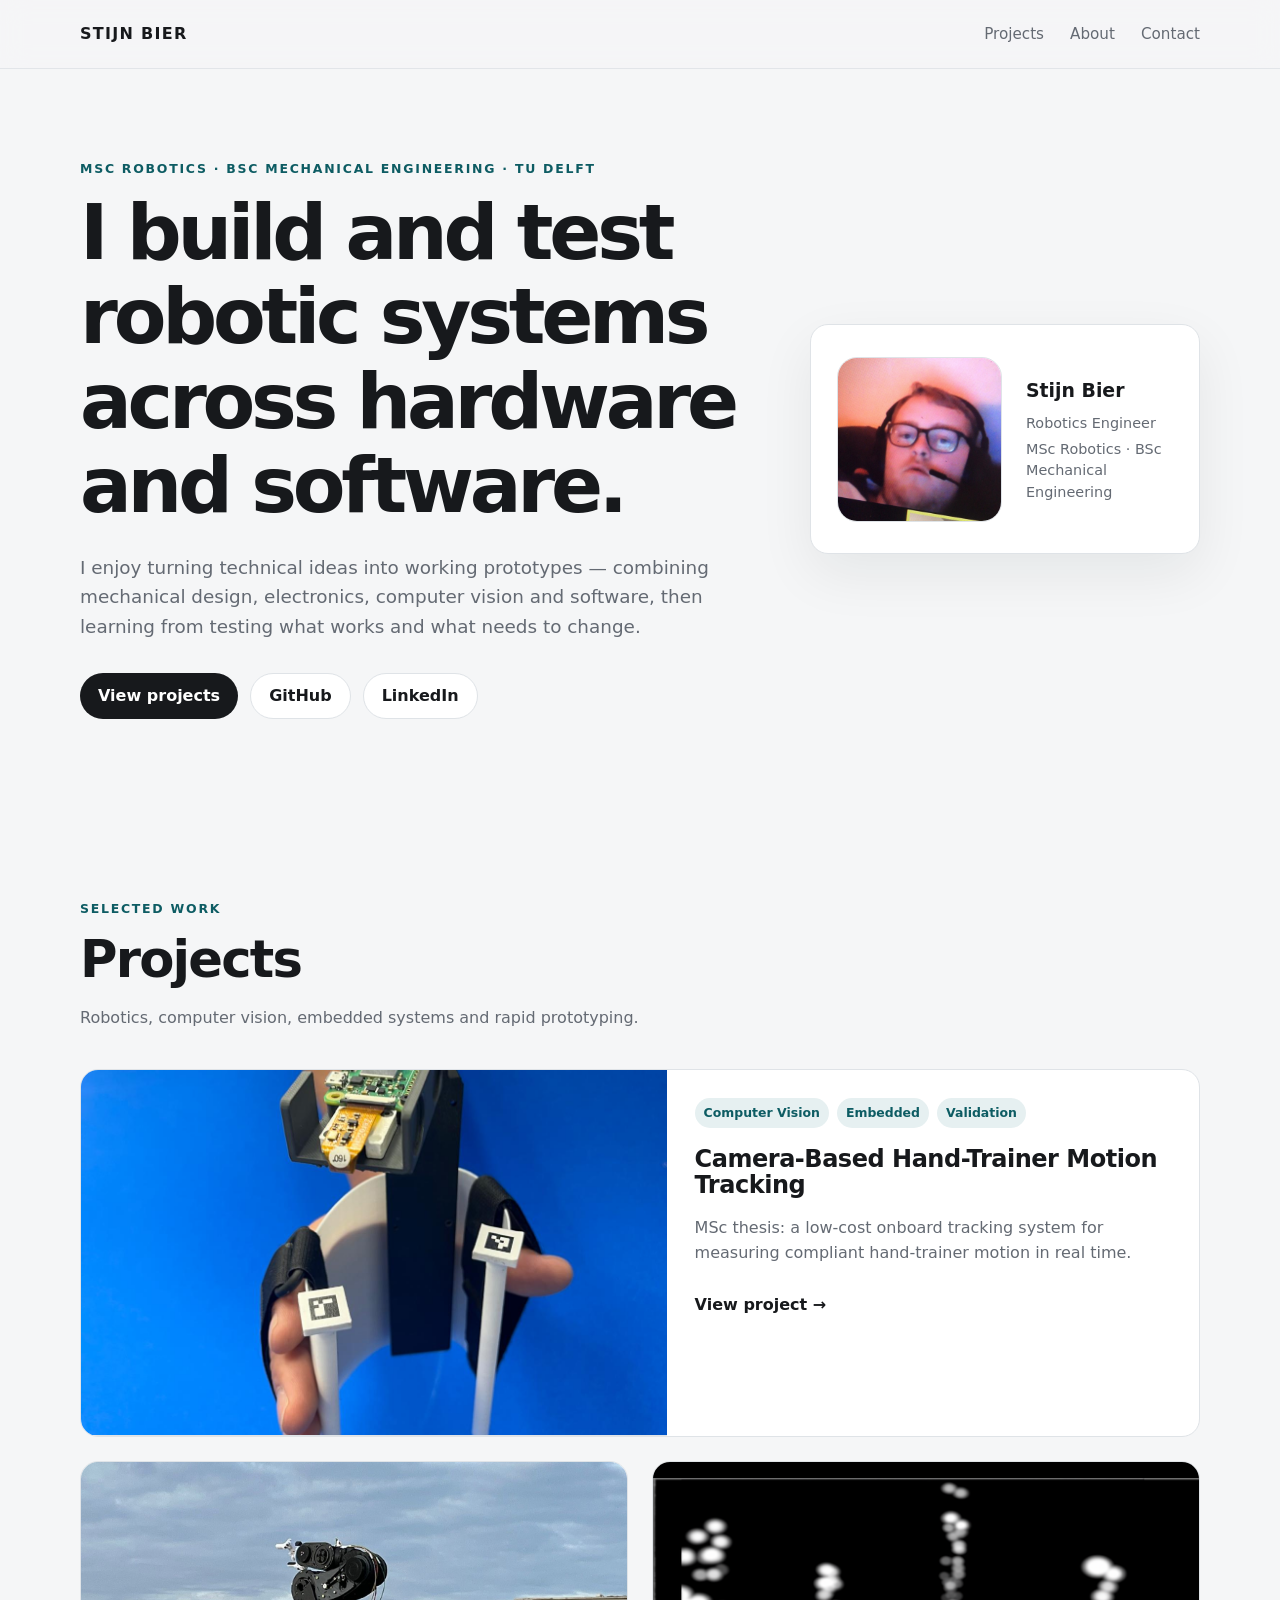
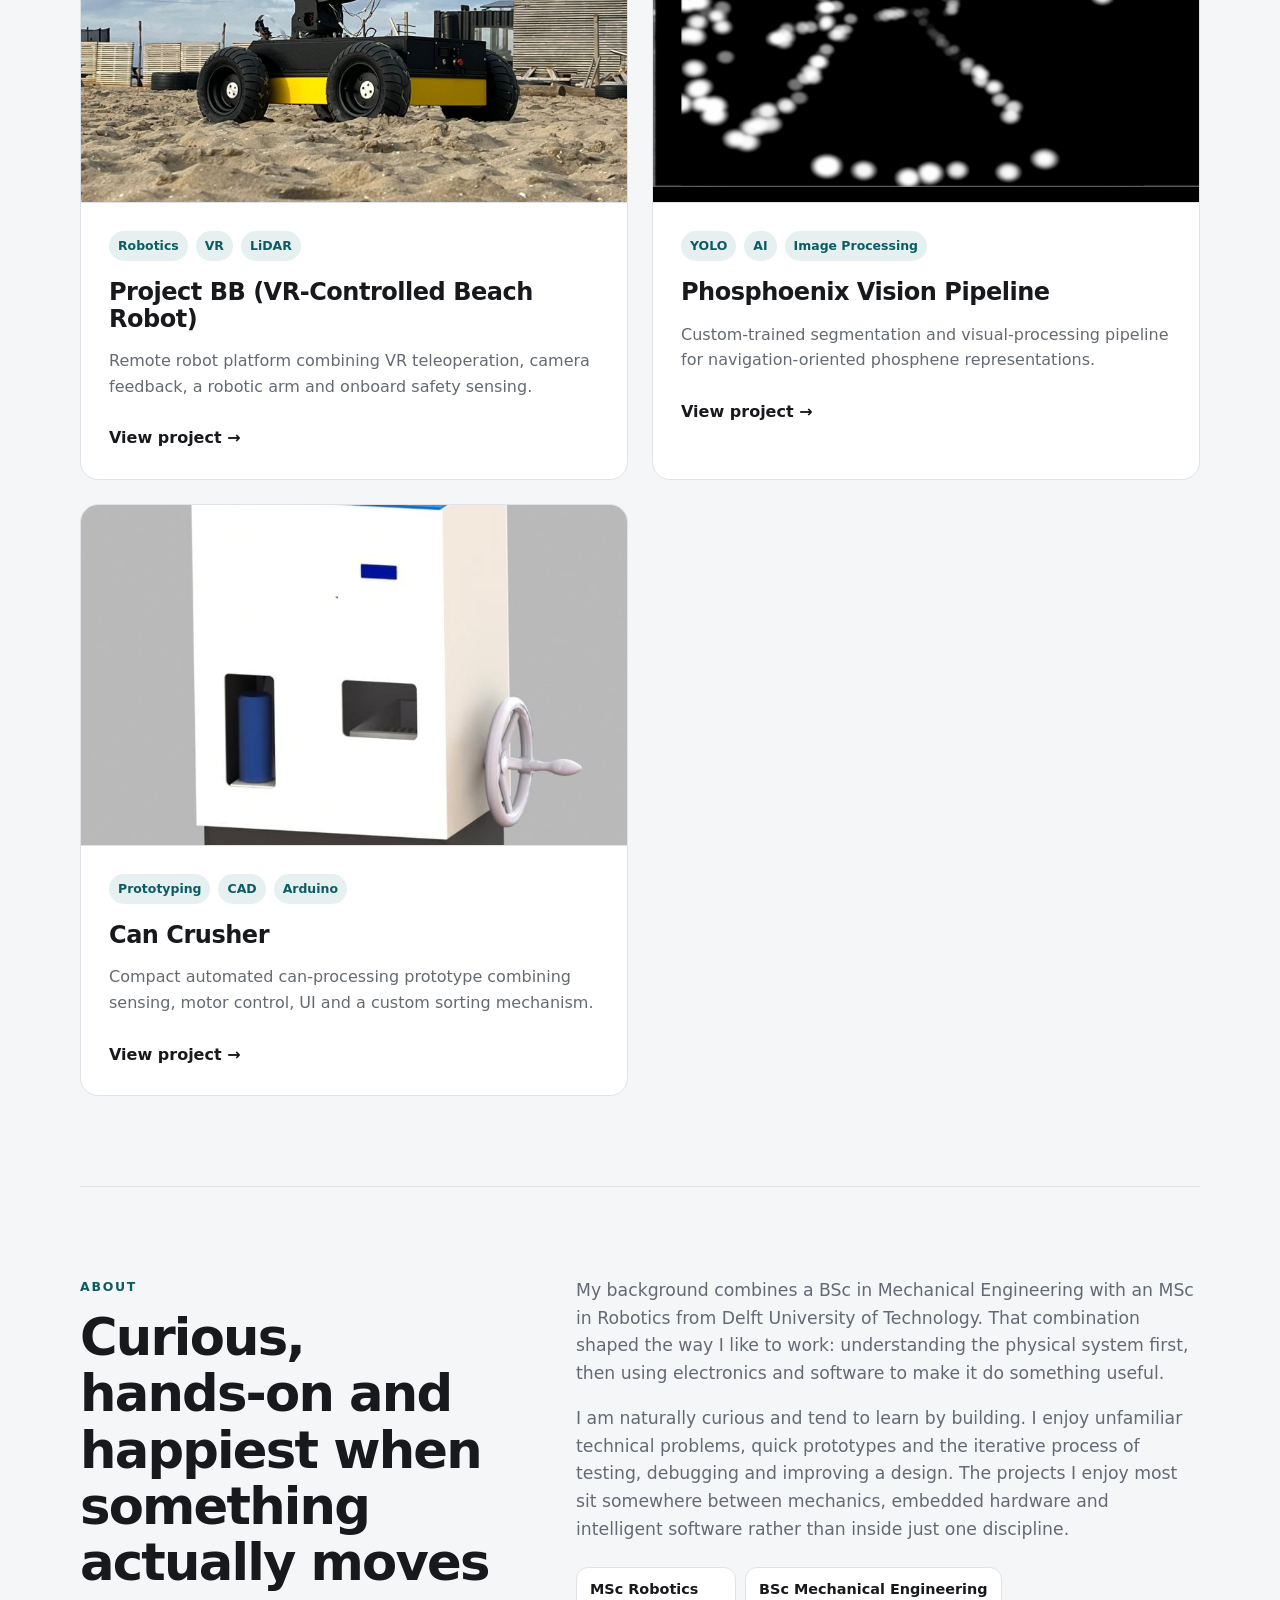
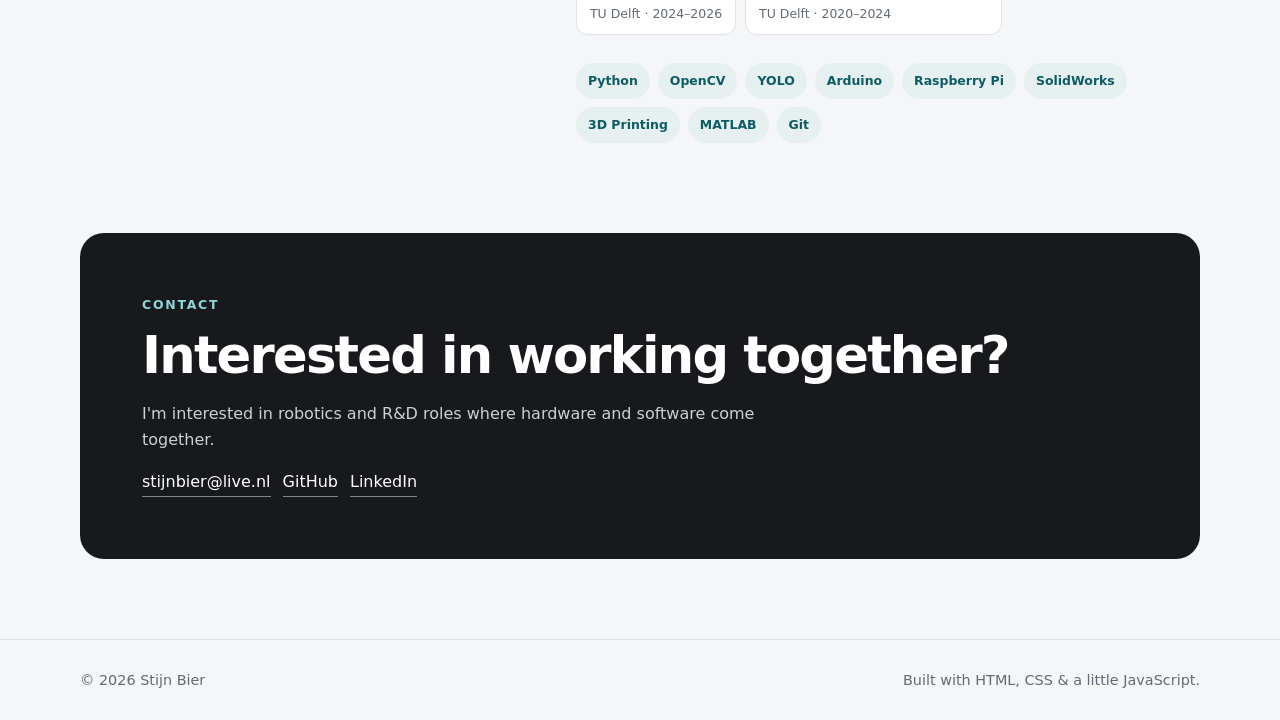
==== index.html @ 031a3263 "First commit" ====
<!DOCTYPE html>
<html lang="en">
<head>
  <meta charset="UTF-8">
  <meta name="viewport" content="width=device-width, initial-scale=1.0">
  <meta name="description" content="Portfolio of Stijn Bier — MSc Robotics, BSc Mechanical Engineering, building robotic systems across hardware and software.">
  <title>Stijn Bier | Robotics Portfolio</title>
  <link rel="stylesheet" href="style.css">

  <style>
    /* ---------- HERO PROFILE ---------- */
    .profile-card {
      width: min(100%, 440px);
      min-height: 210px;
      padding: 24px;
      display: grid;
      grid-template-columns: 160px 1fr;
      gap: 24px;
      align-items: center;
      justify-self: end;
    }

    .profile-photo {
      width: 160px;
      height: 160px;
      object-fit: cover;
      object-position: center;
      border-radius: 20px;
      border: 1px solid var(--line);
      background: var(--surface);
    }

    .profile-card strong,
    .profile-card span {
      display: block;
    }

    .profile-card strong {
      margin-bottom: 8px;
      font-size: 1.2rem;
    }

    .profile-card span {
      color: var(--muted);
      line-height: 1.5;
      font-size: .92rem;
    }

    /* ---------- PROJECT IMAGES ---------- */
    .project-image {
      aspect-ratio: 16 / 10;
      overflow: hidden;
      background: #f5f7f8;
      border-bottom: 1px solid var(--line);
    }

    .project-image img {
      width: 100%;
      height: 100%;
      display: block;
      transition: transform .35s ease;
    }

    .project-card:hover .project-image img {
      transform: scale(1.02);
    }

    /* Per-project crop control */
    .thesis-img {
      object-fit: cover;
      object-position: center 50%;
    }

    .bb-img {
      object-fit: cover;
      object-position: center 55%;
    }

    .phosphoenix-img {
      object-fit: contain;
      object-position: center;
      background: #000;
    }

    .crusher-img {
      object-fit: cover;
      object-position: center 50%;
    }

    /* ---------- EDUCATION ---------- */
    .education-row {
      display: flex;
      flex-wrap: wrap;
      gap: 9px;
      margin: 24px 0;
    }

    .education-item {
      padding: 10px 13px;
      border: 1px solid var(--line);
      border-radius: 12px;
      background: var(--surface);
    }

    .education-item strong,
    .education-item span {
      display: block;
    }

    .education-item strong {
      font-size: .9rem;
      margin-bottom: 3px;
    }

    .education-item span {
      color: var(--muted);
      font-size: .78rem;
    }

    @media (max-width: 980px) {
      .profile-card {
        justify-self: start;
        width: min(100%, 520px);
      }
    }

    @media (max-width: 620px) {
      .profile-card {
        grid-template-columns: 110px 1fr;
        min-height: 0;
        padding: 18px;
        gap: 16px;
      }

      .profile-photo {
        width: 110px;
        height: 110px;
        border-radius: 16px;
      }
    }

    @media (max-width: 430px) {
      .profile-card {
        grid-template-columns: 1fr;
      }

      .profile-photo {
        width: 130px;
        height: 130px;
      }
    }
  
    /* ---------- PROFILE CARD SIZE FIX ---------- */
    .hero {
      grid-template-columns: minmax(0, 1.35fr) 390px;
      gap: 72px;
      align-items: center;
    }

    .profile-card {
      box-sizing: border-box;
      width: 390px;
      min-width: 390px;
      min-height: 230px;
      padding: 26px;
      display: grid;
      grid-template-columns: 165px minmax(0, 1fr);
      gap: 24px;
      align-items: center;
      justify-self: end;
    }

    .profile-photo {
      width: 165px;
      height: 165px;
      flex: none;
      object-fit: cover;
      object-position: center;
      border-radius: 20px;
    }

    .profile-card > div {
      min-width: 0;
    }

    .profile-card strong {
      font-size: 1.18rem;
      margin-bottom: 8px;
      white-space: nowrap;
    }

    .profile-card span {
      font-size: .9rem;
      line-height: 1.5;
    }

    @media (max-width: 1000px) {
      .hero {
        grid-template-columns: 1fr;
        gap: 44px;
      }

      .profile-card {
        width: min(100%, 520px);
        min-width: 0;
        justify-self: start;
      }
    }

    @media (max-width: 560px) {
      .profile-card {
        width: 100%;
        grid-template-columns: 120px minmax(0, 1fr);
        min-height: 0;
        padding: 18px;
        gap: 16px;
      }

      .profile-photo {
        width: 120px;
        height: 120px;
      }
    }

  </style>
</head>

<body>
  <header class="site-header">
    <div class="container nav-wrap">
      <a class="brand" href="index.html">STIJN BIER</a>
      <nav class="nav">
        <a href="#projects">Projects</a>
        <a href="#about">About</a>
        <a href="#contact">Contact</a>
      </nav>
    </div>
  </header>

  <main>
    <section class="hero container">
      <div class="hero-copy">
        <p class="eyebrow">MSc Robotics · BSc Mechanical Engineering · TU Delft</p>
        <h1>I build and test robotic systems across hardware and software.</h1>
        <p class="hero-text">
          I enjoy turning technical ideas into working prototypes — combining mechanical
          design, electronics, computer vision and software, then learning from testing
          what works and what needs to change.
        </p>
        <div class="hero-actions">
          <a class="button primary" href="#projects">View projects</a>
          <a class="button secondary" href="https://github.com/stijn7234" target="_blank" rel="noreferrer">GitHub</a>
          <a class="button secondary" href="https://nl.linkedin.com/in/stijn-bier-895b671ba" target="_blank" rel="noreferrer">LinkedIn</a>
        </div>
      </div>

      <aside class="profile-card" aria-label="Profile summary">
        <img class="profile-photo"
             src="assets/images/profile.jpeg"
             alt="Stijn Bier"
             onerror="this.onerror=null; this.src='assets/images/profile.png';">
        <div>
          <strong>Stijn Bier</strong>
          <span>Robotics Engineer</span>
          <span>MSc Robotics · BSc Mechanical Engineering</span>
        </div>
      </aside>
    </section>

    <section class="section container" id="projects">
      <div class="section-heading">
        <p class="eyebrow">Selected work</p>
        <h2>Projects</h2>
        <p>Robotics, computer vision, embedded systems and rapid prototyping.</p>
      </div>

      <div class="project-grid">
        <a class="project-card featured" href="projects/thesis.html">
          <div class="project-image">
            <img class="thesis-img"
                 src="assets/images/alpha.png"
                 alt="Alpha Hand Trainer with onboard camera tracking">
          </div>
          <div class="project-content">
            <div class="tags"><span>Computer Vision</span><span>Embedded</span><span>Validation</span></div>
            <h3>Camera-Based Hand-Trainer Motion Tracking</h3>
            <p>MSc thesis: a low-cost onboard tracking system for measuring compliant hand-trainer motion in real time.</p>
            <span class="project-link">View project →</span>
          </div>
        </a>

        <a class="project-card" href="projects/beachbot.html">
          <div class="project-image">
            <img class="bb-img"
                 src="assets/images/BB.JPG"
                 alt="BB beach robot">
          </div>
          <div class="project-content">
            <div class="tags"><span>Robotics</span><span>VR</span><span>LiDAR</span></div>
            <h3>Project BB (VR-Controlled Beach Robot)</h3>
            <p>Remote robot platform combining VR teleoperation, camera feedback, a robotic arm and onboard safety sensing.</p>
            <span class="project-link">View project →</span>
          </div>
        </a>

        <a class="project-card" href="projects/phosphoenix.html">
          <div class="project-image">
            <img class="phosphoenix-img"
                 src="assets/images/phosphenes.png"
                 alt="Phosphoenix computer-vision pipeline">
          </div>
          <div class="project-content">
            <div class="tags"><span>YOLO</span><span>AI</span><span>Image Processing</span></div>
            <h3>Phosphoenix Vision Pipeline</h3>
            <p>Custom-trained segmentation and visual-processing pipeline for navigation-oriented phosphene representations.</p>
            <span class="project-link">View project →</span>
          </div>
        </a>

        <a class="project-card" href="projects/cancrusher.html">
          <div class="project-image">
            <img class="crusher-img"
                 src="assets/images/cancrusher.jpg"
                 alt="Automated can crusher prototype">
          </div>
          <div class="project-content">
            <div class="tags"><span>Prototyping</span><span>CAD</span><span>Arduino</span></div>
            <h3>Can Crusher</h3>
            <p>Compact automated can-processing prototype combining sensing, motor control, UI and a custom sorting mechanism.</p>
            <span class="project-link">View project →</span>
          </div>
        </a>
      </div>
    </section>

    <section class="section split container" id="about">
      <div>
        <p class="eyebrow">About</p>
        <h2>Curious, hands-on and happiest when something actually moves</h2>
      </div>
      <div class="about-copy">
        <p>
          My background combines a BSc in Mechanical Engineering with an MSc in Robotics
          from Delft University of Technology. That combination shaped the way I like to
          work: understanding the physical system first, then using electronics and software
          to make it do something useful.
        </p>

        <p>
          I am naturally curious and tend to learn by building. I enjoy unfamiliar technical
          problems, quick prototypes and the iterative process of testing, debugging and
          improving a design. The projects I enjoy most sit somewhere between mechanics,
          embedded hardware and intelligent software rather than inside just one discipline.
        </p>

        <div class="education-row">
          <div class="education-item">
            <strong>MSc Robotics</strong>
            <span>TU Delft · 2024–2026</span>
          </div>
          <div class="education-item">
            <strong>BSc Mechanical Engineering</strong>
            <span>TU Delft · 2020–2024</span>
          </div>
        </div>

        <div class="skill-list">
          <span>Python</span><span>OpenCV</span><span>YOLO</span><span>Arduino</span>
          <span>Raspberry Pi</span><span>SolidWorks</span><span>3D Printing</span>
          <span>MATLAB</span><span>Git</span>
        </div>
      </div>
    </section>

    <section class="section contact container" id="contact">
      <p class="eyebrow">Contact</p>
      <h2>Interested in working together?</h2>
      <p>I'm interested in robotics and R&amp;D roles where hardware and software come together.</p>
      <div class="contact-links">
        <a href="mailto:stijnbier@live.nl">stijnbier@live.nl</a>
        <a href="https://github.com/stijn7234" target="_blank" rel="noreferrer">GitHub</a>
        <a href="https://nl.linkedin.com/in/stijn-bier-895b671ba" target="_blank" rel="noreferrer">LinkedIn</a>
      </div>
    </section>
  </main>

  <footer class="footer">
    <div class="container">
      <span>© <span id="year"></span> Stijn Bier</span>
      <span>Built with HTML, CSS &amp; a little JavaScript.</span>
    </div>
  </footer>

  <script src="script.js"></script>
</body>
</html>
---- style.css ----
:root {
  --bg: #f5f6f7;
  --surface: #ffffff;
  --text: #17191c;
  --muted: #646a73;
  --line: #dfe3e7;
  --accent: #0d5c63;
  --accent-soft: #e6f0f1;
  --max: 1120px;
  --radius: 18px;
}
* { box-sizing: border-box; }
html { scroll-behavior: smooth; }
body { margin: 0; font-family: Inter, ui-sans-serif, system-ui, -apple-system, BlinkMacSystemFont, "Segoe UI", sans-serif; background: var(--bg); color: var(--text); line-height: 1.6; }
a { color: inherit; text-decoration: none; }
.container { width: min(var(--max), calc(100% - 40px)); margin: 0 auto; }
.site-header { position: sticky; top: 0; z-index: 10; border-bottom: 1px solid rgba(223,227,231,.9); background: rgba(245,246,247,.9); backdrop-filter: blur(14px); }
.nav-wrap { min-height: 68px; display: flex; justify-content: space-between; align-items: center; }
.brand { font-weight: 800; letter-spacing: .08em; }
.nav { display: flex; gap: 26px; font-size: .95rem; color: var(--muted); }
.nav a:hover { color: var(--text); }
.hero { min-height: 76vh; display: grid; grid-template-columns: minmax(0,1fr) 320px; gap: 70px; align-items: center; padding: 90px 0; }
.eyebrow { margin: 0 0 12px; font-size: .78rem; font-weight: 800; text-transform: uppercase; letter-spacing: .14em; color: var(--accent); }
h1,h2,h3 { line-height: 1.1; margin-top: 0; }
h1 { max-width: 850px; margin-bottom: 24px; font-size: clamp(3rem,6vw,5.4rem); letter-spacing: -.055em; }
h2 { margin-bottom: 18px; font-size: clamp(2.15rem,4vw,3.4rem); letter-spacing: -.035em; }
h3 { margin-bottom: 12px; font-size: 1.5rem; letter-spacing: -.02em; }
.hero-text { max-width: 730px; margin-bottom: 32px; font-size: 1.15rem; color: var(--muted); }
.hero-actions,.contact-links { display: flex; flex-wrap: wrap; gap: 12px; }
.button { display: inline-flex; align-items: center; justify-content: center; min-height: 46px; padding: 0 18px; border-radius: 999px; font-weight: 700; }
.button.primary { background: var(--text); color: #fff; }
.button.secondary { border: 1px solid var(--line); background: var(--surface); }
.profile-card { padding: 28px; border: 1px solid var(--line); border-radius: var(--radius); background: var(--surface); box-shadow: 0 20px 55px rgba(20,28,35,.07); }
.avatar { width: 100%; aspect-ratio: 1; display: grid; place-items: center; margin-bottom: 22px; border-radius: 14px; background: var(--accent-soft); color: var(--accent); font-size: 4rem; font-weight: 800; }
.profile-card strong,.profile-card span { display: block; }
.profile-card span { margin-top: 4px; color: var(--muted); }
.section { padding: 90px 0; }
.section-heading { max-width: 640px; margin-bottom: 38px; }
.section-heading > p:last-child { color: var(--muted); }
.project-grid { display: grid; grid-template-columns: repeat(2,minmax(0,1fr)); gap: 24px; }
.project-card { overflow: hidden; border: 1px solid var(--line); border-radius: var(--radius); background: var(--surface); transition: transform .2s ease, box-shadow .2s ease; }
.project-card:hover { transform: translateY(-4px); box-shadow: 0 18px 38px rgba(20,28,35,.09); }
.project-card.featured { grid-column: span 2; display: grid; grid-template-columns: 1.1fr 1fr; }
.media-placeholder { min-height: 300px; display: grid; place-items: center; padding: 24px; text-align: center; background: linear-gradient(135deg,rgba(13,92,99,.10),rgba(13,92,99,.02)), repeating-linear-gradient(45deg,transparent,transparent 16px,rgba(0,0,0,.025) 16px,rgba(0,0,0,.025) 17px); color: var(--muted); font-weight: 700; }
.project-card.featured .media-placeholder { min-height: 420px; }
.project-content { padding: 28px; }
.project-content p { color: var(--muted); }
.tags,.skill-list { display: flex; flex-wrap: wrap; gap: 8px; }
.tags { margin-bottom: 18px; }
.tags span,.skill-list span { border-radius: 999px; background: var(--accent-soft); color: var(--accent); font-size: .78rem; font-weight: 700; }
.tags span { padding: 5px 9px; }
.skill-list span { padding: 8px 12px; }
.project-link { display: inline-block; margin-top: 10px; font-weight: 800; }
.split { display: grid; grid-template-columns: .8fr 1.2fr; gap: 80px; border-top: 1px solid var(--line); }
.about-copy p { margin-top: 0; color: var(--muted); font-size: 1.08rem; }
.skill-list { margin-top: 28px; }
.contact { margin-bottom: 80px; padding: 62px; border-radius: 24px; background: var(--text); color: #fff; }
.contact p:not(.eyebrow) { max-width: 650px; color: #cdd1d6; }
.contact .eyebrow { color: #8fd5da; }
.contact-links a { padding-bottom: 2px; border-bottom: 1px solid #80858c; }
.footer { border-top: 1px solid var(--line); color: var(--muted); }
.footer .container { min-height: 80px; display: flex; justify-content: space-between; align-items: center; gap: 20px; font-size: .9rem; }
.project-page { padding: 80px 0 110px; }
.project-hero { max-width: 900px; margin-bottom: 50px; }
.project-hero h1 { font-size: clamp(2.8rem,6vw,5rem); }
.project-lead { max-width: 760px; font-size: 1.16rem; color: var(--muted); }
.project-meta { display: flex; flex-wrap: wrap; gap: 8px; margin: 24px 0 0; }
.project-meta span { padding: 7px 11px; border-radius: 999px; background: var(--accent-soft); color: var(--accent); font-size: .82rem; font-weight: 750; }
.project-media { min-height: 420px; display: grid; place-items: center; margin: 40px 0 60px; border: 1px dashed #aeb6be; border-radius: var(--radius); background: var(--surface); color: var(--muted); text-align: center; padding: 30px; }
.project-sections { display: grid; grid-template-columns: repeat(2,minmax(0,1fr)); gap: 42px 70px; }
.project-sections section { padding-top: 26px; border-top: 1px solid var(--line); }
.project-sections p,.project-sections li { color: var(--muted); }
.back-link { display: inline-block; margin-bottom: 35px; font-weight: 800; }
@media (max-width: 820px) {
  .nav { display: none; }
  .hero { min-height: auto; grid-template-columns: 1fr; padding: 70px 0; }
  .profile-card { max-width: 320px; }
  .project-grid,.project-card.featured,.split,.project-sections { grid-template-columns: 1fr; }
  .project-card.featured { grid-column: auto; }
  .split { gap: 30px; }
  .contact { padding: 38px 26px; }
  .footer .container { padding: 22px 0; flex-direction: column; align-items: flex-start; }
}


/* =========================
   Detailed thesis page
   ========================= */
.project-hero-split { display:grid; grid-template-columns:minmax(0,1.15fr) minmax(320px,.85fr); gap:64px; align-items:center; margin-bottom:34px; }
.project-hero-copy h1 { max-width:820px; font-size:clamp(2.9rem,6vw,5rem); letter-spacing:-.05em; }
.hero-visual,.wide-media,.validation-media { position:relative; overflow:hidden; margin:0; border:1px solid var(--line); border-radius:var(--radius); background:var(--surface); }
.hero-visual { min-height:420px; }
.hero-visual img,.wide-media img,.validation-media img { width:100%; height:100%; display:block; object-fit:cover; }
.hero-visual img { min-height:420px; }
.media-fallback { display:none; min-height:inherit; place-items:center; padding:30px; text-align:center; color:var(--muted); background:linear-gradient(135deg,rgba(13,92,99,.10),rgba(13,92,99,.02)),repeating-linear-gradient(45deg,transparent,transparent 16px,rgba(0,0,0,.025) 16px,rgba(0,0,0,.025) 17px); }
.media-missing .media-fallback { display:grid; }
.quick-facts { display:grid; grid-template-columns:repeat(4,minmax(0,1fr)); gap:12px; margin:34px 0 96px; }
.quick-facts>div { padding:24px 20px; border:1px solid var(--line); border-radius:14px; background:var(--surface); }
.quick-facts strong,.quick-facts span { display:block; }
.quick-facts strong { margin-bottom:5px; font-size:1.55rem; letter-spacing:-.025em; }
.quick-facts span { color:var(--muted); font-size:.9rem; }
.project-block { padding:84px 0; border-top:1px solid var(--line); }
.project-block.two-col { display:grid; grid-template-columns:.85fr 1.15fr; gap:80px; }
.project-copy { max-width:700px; }
.project-copy p { margin-top:0; color:var(--muted); font-size:1.08rem; }
.project-section-heading { max-width:720px; margin-bottom:34px; }
.project-section-heading>p:last-child { color:var(--muted); }
.video-frame { overflow:hidden; border:1px solid var(--line); border-radius:var(--radius); background:#111; }
.video-frame video { width:100%; max-height:720px; display:block; background:#111; }
.video-help { padding:11px 16px; background:var(--surface); color:var(--muted); font-size:.83rem; }
.wide-media { min-height:360px; }
.wide-media img { object-fit:contain; background:#fff; }
.wide-media .media-fallback { min-height:420px; }
.wide-media figcaption,.validation-media figcaption { padding:12px 16px; border-top:1px solid var(--line); color:var(--muted); font-size:.86rem; background:var(--surface); }
.validation-grid { display:grid; grid-template-columns:.9fr 1.1fr; gap:60px; align-items:center; }
.validation-copy p { color:var(--muted); font-size:1.04rem; }
.validation-media { min-height:420px; }
.validation-media img { min-height:420px; object-fit:cover; }
.result-grid { display:grid; grid-template-columns:repeat(5,minmax(0,1fr)); gap:12px; }
.result-card { min-height:150px; padding:24px 20px; border:1px solid var(--line); border-radius:14px; background:var(--surface); }
.result-card strong,.result-card span { display:block; }
.result-card strong { margin-bottom:14px; font-size:clamp(1.55rem,3vw,2.2rem); letter-spacing:-.035em; }
.result-card span { color:var(--muted); font-size:.88rem; line-height:1.45; }
.result-note { margin-top:18px; padding:18px 20px; border-left:4px solid var(--accent); border-radius:0 12px 12px 0; background:var(--accent-soft); color:#3b5053; }
.result-figure { margin-top:36px; }
.clean-list { margin:0; padding-left:1.15rem; columns:2; column-gap:40px; }
.clean-list li { break-inside:avoid; margin-bottom:10px; color:var(--muted); }
.project-skills { margin-top:20px; }
@media (max-width:950px) { .project-hero-split,.validation-grid { grid-template-columns:1fr; } .hero-visual { max-width:640px; } .quick-facts { grid-template-columns:repeat(2,minmax(0,1fr)); } .result-grid { grid-template-columns:repeat(2,minmax(0,1fr)); } }
@media (max-width:820px) { .project-block.two-col { grid-template-columns:1fr; gap:26px; } .project-hero-split { gap:34px; } .project-block { padding:64px 0; } .quick-facts { margin-bottom:70px; } .clean-list { columns:1; } }
@media (max-width:560px) { .quick-facts,.result-grid { grid-template-columns:1fr; } .hero-visual,.hero-visual img,.validation-media,.validation-media img { min-height:320px; } }
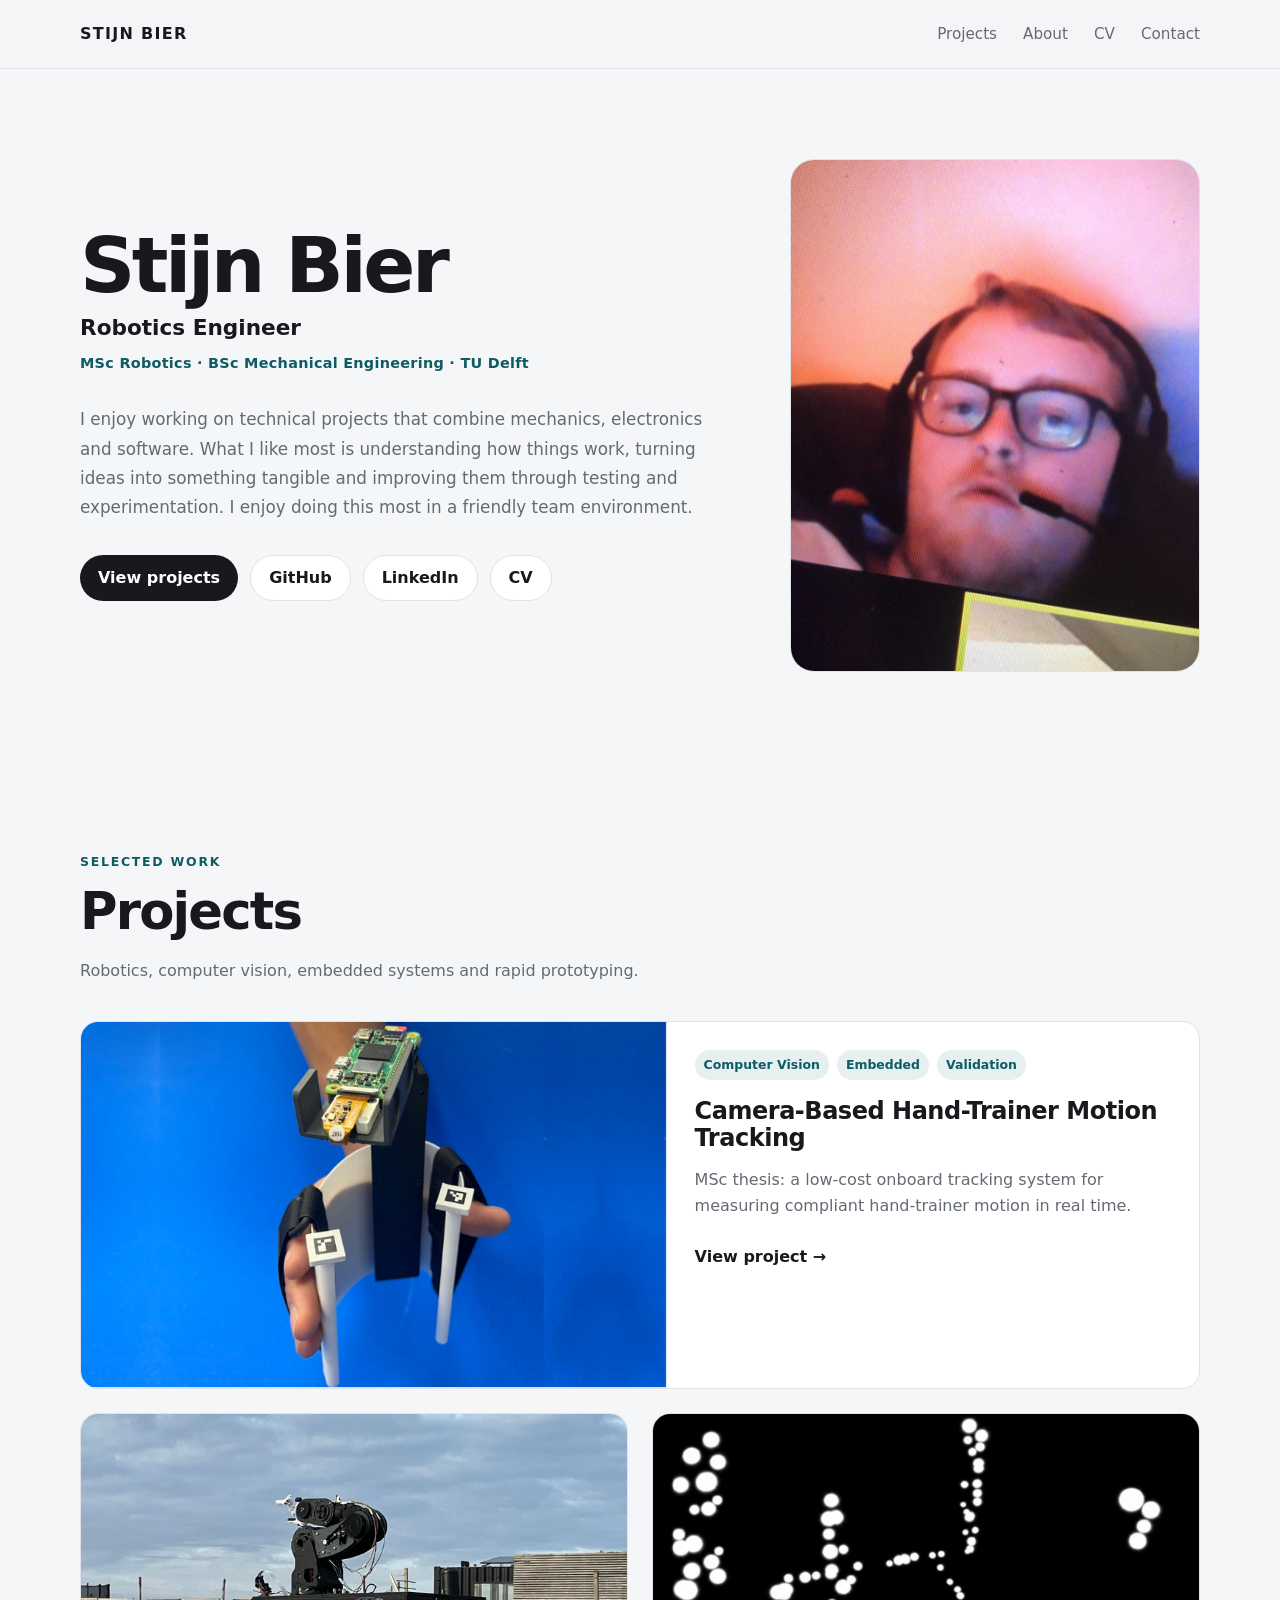
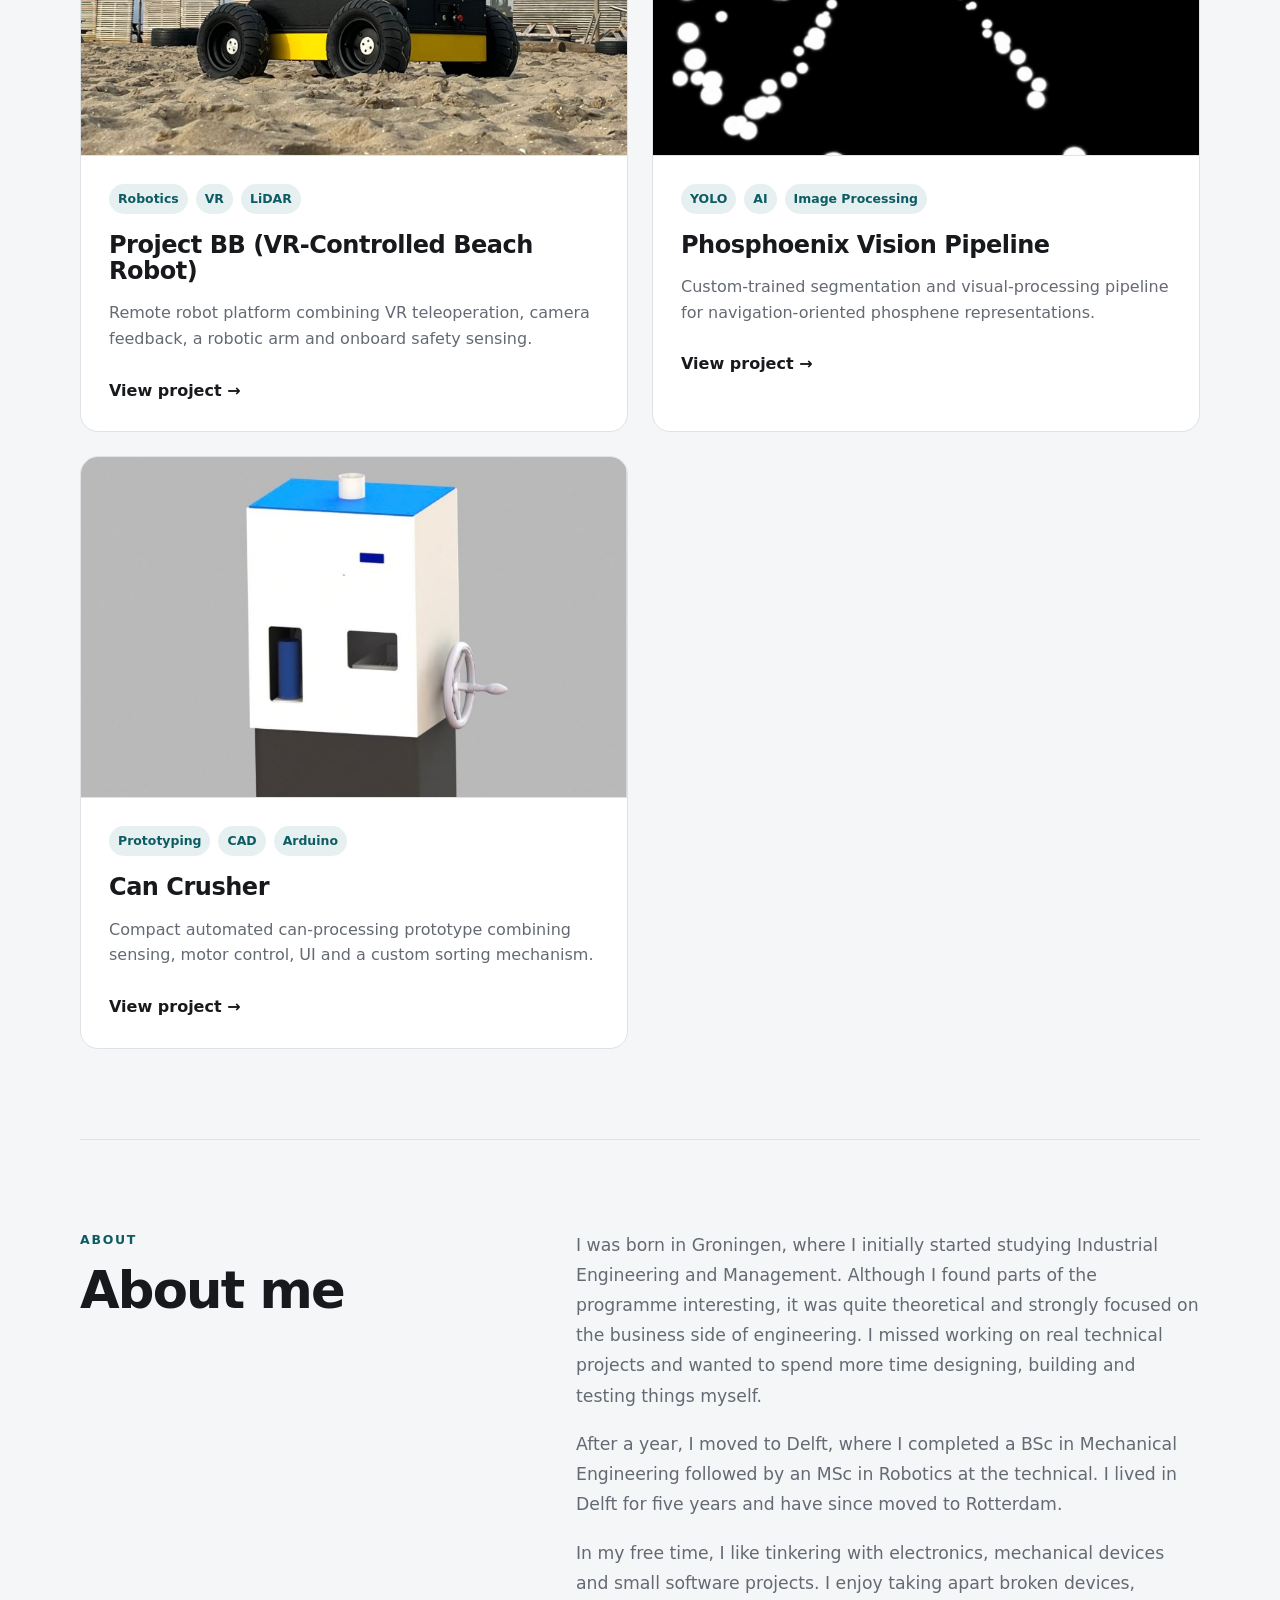
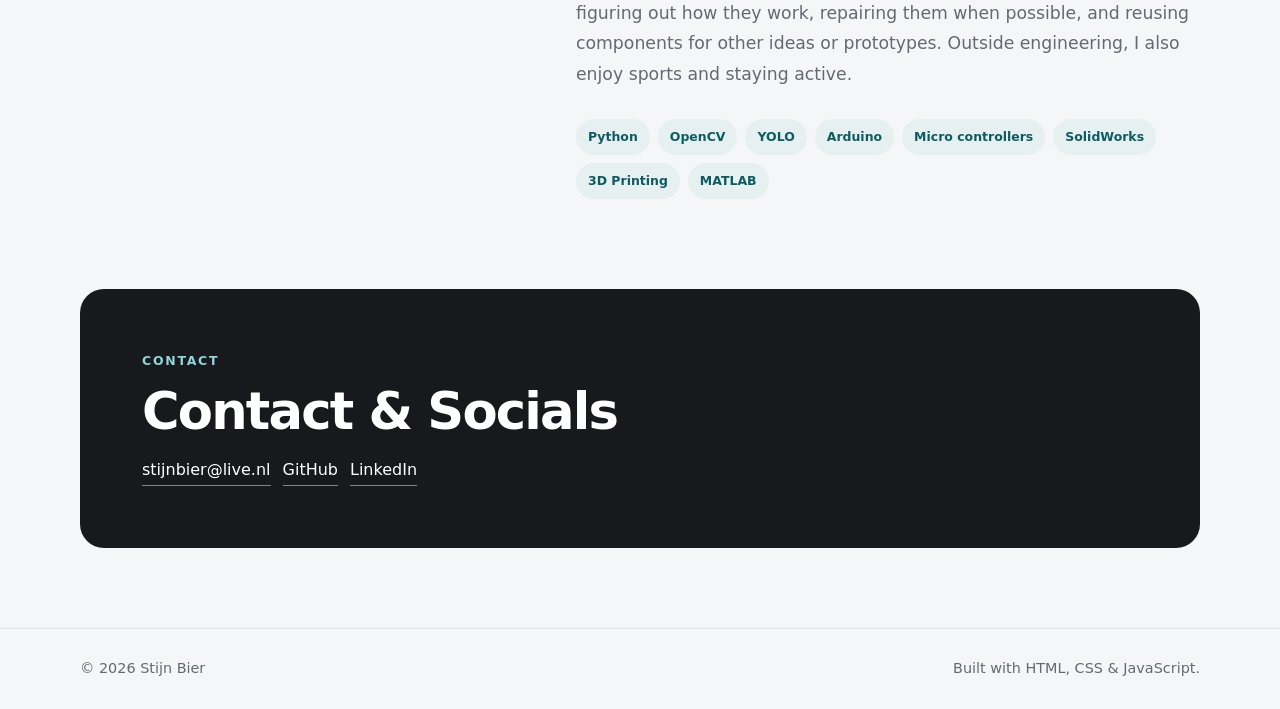
==== commit 59b06e3e: "update" ====
--- a/index.html
+++ b/index.html
@@ -5,48 +5,77 @@
   <meta name="viewport" content="width=device-width, initial-scale=1.0">
   <meta name="description" content="Portfolio of Stijn Bier — MSc Robotics, BSc Mechanical Engineering, building robotic systems across hardware and software.">
   <title>Stijn Bier | Robotics Portfolio</title>
+
   <link rel="stylesheet" href="style.css">
 
   <style>
-    /* ---------- HERO PROFILE ---------- */
-    .profile-card {
-      width: min(100%, 440px);
-      min-height: 210px;
-      padding: 24px;
+
+    /* ---------- HERO ---------- */
+
+    .hero {
       display: grid;
-      grid-template-columns: 160px 1fr;
-      gap: 24px;
+      grid-template-columns: minmax(0, 1.25fr) minmax(300px, 410px);
+      gap: 80px;
       align-items: center;
+    }
+
+    .intro-name {
+      margin: 0 0 8px;
+      font-size: clamp(3.2rem, 6vw, 5.5rem);
+      line-height: .95;
+      letter-spacing: -0.045em;
+    }
+
+    .intro-role {
+      margin: 0 0 7px;
+      font-size: 1.35rem;
+      font-weight: 600;
+      color: var(--text);
+    }
+
+    .intro-education {
+      margin: 0 0 30px;
+      color: var(--accent);
+      font-size: .9rem;
+      font-weight: 600;
+      letter-spacing: .02em;
+    }
+
+    .intro-education a {
+      color: inherit;
+      text-decoration: none;
+    }
+
+    .intro-education a:hover {
+      text-decoration: underline;
+    }
+
+    .hero-text {
+      max-width: 690px;
+      font-size: 1.05rem;
+      line-height: 1.75;
+    }
+
+    .hero-photo-wrap {
+      width: 100%;
+      max-width: 410px;
       justify-self: end;
     }
 
     .profile-photo {
-      width: 160px;
-      height: 160px;
+      width: 100%;
+      aspect-ratio: 4 / 5;
+      display: block;
       object-fit: cover;
       object-position: center;
-      border-radius: 20px;
+      border-radius: 24px;
       border: 1px solid var(--line);
       background: var(--surface);
     }
 
-    .profile-card strong,
-    .profile-card span {
-      display: block;
-    }
-
-    .profile-card strong {
-      margin-bottom: 8px;
-      font-size: 1.2rem;
-    }
-
-    .profile-card span {
-      color: var(--muted);
-      line-height: 1.5;
-      font-size: .92rem;
-    }
 
     /* ---------- PROJECT IMAGES ---------- */
+
     .project-image {
       aspect-ratio: 16 / 10;
       overflow: hidden;
@@ -65,332 +94,484 @@
       transform: scale(1.02);
     }
 
-    /* Per-project crop control */
     .thesis-img {
       object-fit: cover;
-      object-position: center 50%;
+      object-position: center;
     }
 
     .bb-img {
       object-fit: cover;
-      object-position: center 55%;
+      object-position: center;
     }
 
     .phosphoenix-img {
-      object-fit: contain;
+      object-fit: cover;
       object-position: center;
       background: #000;
     }
 
     .crusher-img {
       object-fit: cover;
-      object-position: center 50%;
-    }
-
-    /* ---------- EDUCATION ---------- */
-    .education-row {
-      display: flex;
-      flex-wrap: wrap;
-      gap: 9px;
-      margin: 24px 0;
-    }
-
-    .education-item {
-      padding: 10px 13px;
-      border: 1px solid var(--line);
-      border-radius: 12px;
-      background: var(--surface);
-    }
-
-    .education-item strong,
-    .education-item span {
-      display: block;
-    }
-
-    .education-item strong {
-      font-size: .9rem;
-      margin-bottom: 3px;
-    }
-
-    .education-item span {
-      color: var(--muted);
-      font-size: .78rem;
-    }
-
-    @media (max-width: 980px) {
-      .profile-card {
-        justify-self: start;
-        width: min(100%, 520px);
-      }
-    }
-
-    @media (max-width: 620px) {
-      .profile-card {
-        grid-template-columns: 110px 1fr;
-        min-height: 0;
-        padding: 18px;
-        gap: 16px;
-      }
-
-      .profile-photo {
-        width: 110px;
-        height: 110px;
-        border-radius: 16px;
-      }
-    }
-
-    @media (max-width: 430px) {
-      .profile-card {
-        grid-template-columns: 1fr;
-      }
-
-      .profile-photo {
-        width: 130px;
-        height: 130px;
-      }
-    }
-  
-    /* ---------- PROFILE CARD SIZE FIX ---------- */
-    .hero {
-      grid-template-columns: minmax(0, 1.35fr) 390px;
-      gap: 72px;
-      align-items: center;
-    }
-
-    .profile-card {
-      box-sizing: border-box;
-      width: 390px;
-      min-width: 390px;
-      min-height: 230px;
-      padding: 26px;
-      display: grid;
-      grid-template-columns: 165px minmax(0, 1fr);
-      gap: 24px;
-      align-items: center;
-      justify-self: end;
-    }
-
-    .profile-photo {
-      width: 165px;
-      height: 165px;
-      flex: none;
-      object-fit: cover;
       object-position: center;
-      border-radius: 20px;
-    }
-
-    .profile-card > div {
-      min-width: 0;
-    }
-
-    .profile-card strong {
-      font-size: 1.18rem;
-      margin-bottom: 8px;
-      white-space: nowrap;
-    }
-
-    .profile-card span {
-      font-size: .9rem;
-      line-height: 1.5;
-    }
+    }
+
+
+    /* ---------- ABOUT ---------- */
+
+    .about-copy p {
+      line-height: 1.75;
+    }
+
+    .about-copy p + p {
+      margin-top: 18px;
+    }
+
+    .skill-list {
+      margin-top: 30px;
+    }
+
+
+    /* ---------- RESPONSIVE ---------- */
 
     @media (max-width: 1000px) {
+
       .hero {
         grid-template-columns: 1fr;
-        gap: 44px;
-      }
-
-      .profile-card {
-        width: min(100%, 520px);
-        min-width: 0;
+        gap: 42px;
+      }
+
+      .hero-photo-wrap {
         justify-self: start;
-      }
-    }
-
-    @media (max-width: 560px) {
-      .profile-card {
-        width: 100%;
-        grid-template-columns: 120px minmax(0, 1fr);
-        min-height: 0;
-        padding: 18px;
-        gap: 16px;
+        max-width: 430px;
+      }
+
+    }
+
+    @media (max-width: 620px) {
+
+      .hero {
+        gap: 34px;
+      }
+
+      .intro-name {
+        font-size: clamp(3rem, 15vw, 4.4rem);
+      }
+
+      .intro-role {
+        font-size: 1.15rem;
+      }
+
+      .hero-text {
+        font-size: 1rem;
+      }
+
+      .hero-photo-wrap {
+        max-width: 100%;
       }
 
       .profile-photo {
-        width: 120px;
-        height: 120px;
-      }
+        aspect-ratio: 4 / 4.5;
+      }
+
     }
 
   </style>
 </head>
 
+
 <body>
+
   <header class="site-header">
     <div class="container nav-wrap">
+
       <a class="brand" href="index.html">STIJN BIER</a>
+
       <nav class="nav">
         <a href="#projects">Projects</a>
         <a href="#about">About</a>
+        <a href="cv.html">CV</a>
         <a href="#contact">Contact</a>
       </nav>
+
     </div>
   </header>
 
+
   <main>
+
+
+    <!-- HERO -->
+
     <section class="hero container">
+
       <div class="hero-copy">
-        <p class="eyebrow">MSc Robotics · BSc Mechanical Engineering · TU Delft</p>
-        <h1>I build and test robotic systems across hardware and software.</h1>
+
+        <h1 class="intro-name">Stijn Bier</h1>
+
+        <p class="intro-role">
+          Robotics Engineer
+        </p>
+
+        <p class="intro-education">
+          MSc Robotics · BSc Mechanical Engineering ·
+          <a href="https://www.tudelft.nl/en/"
+             target="_blank"
+             rel="noreferrer">TU Delft</a>
+        </p>
+
         <p class="hero-text">
-          I enjoy turning technical ideas into working prototypes — combining mechanical
-          design, electronics, computer vision and software, then learning from testing
-          what works and what needs to change.
-        </p>
+          I enjoy working on technical projects that combine mechanics,
+          electronics and software. What I like most is understanding how
+          things work, turning ideas into something tangible and improving
+          them through testing and experimentation. I enjoy doing this most
+          in a friendly team environment.
+        </p>
+
         <div class="hero-actions">
-          <a class="button primary" href="#projects">View projects</a>
-          <a class="button secondary" href="https://github.com/stijn7234" target="_blank" rel="noreferrer">GitHub</a>
-          <a class="button secondary" href="https://nl.linkedin.com/in/stijn-bier-895b671ba" target="_blank" rel="noreferrer">LinkedIn</a>
+
+          <a class="button primary" href="#projects">
+            View projects
+          </a>
+
+          <a class="button secondary"
+             href="https://github.com/stijn7234"
+             target="_blank"
+             rel="noreferrer">
+            GitHub
+          </a>
+
+          <a class="button secondary"
+             href="https://nl.linkedin.com/in/stijn-bier-895b671ba"
+             target="_blank"
+             rel="noreferrer">
+            LinkedIn
+          </a>
+
+          <a class="button secondary" href="cv.html">
+            CV
+          </a>
+
         </div>
+
       </div>
 
-      <aside class="profile-card" aria-label="Profile summary">
+
+      <div class="hero-photo-wrap">
+
         <img class="profile-photo"
              src="assets/images/profile.jpeg"
              alt="Stijn Bier"
              onerror="this.onerror=null; this.src='assets/images/profile.png';">
-        <div>
-          <strong>Stijn Bier</strong>
-          <span>Robotics Engineer</span>
-          <span>MSc Robotics · BSc Mechanical Engineering</span>
-        </div>
-      </aside>
+
+      </div>
+
     </section>
 
+
+
+    <!-- PROJECTS -->
+
     <section class="section container" id="projects">
+
       <div class="section-heading">
-        <p class="eyebrow">Selected work</p>
-        <h2>Projects</h2>
-        <p>Robotics, computer vision, embedded systems and rapid prototyping.</p>
+
+        <p class="eyebrow">
+          Selected work
+        </p>
+
+        <h2>
+          Projects
+        </h2>
+
+        <p>
+          Robotics, computer vision, embedded systems and rapid prototyping.
+        </p>
+
       </div>
 
+
       <div class="project-grid">
-        <a class="project-card featured" href="projects/thesis.html">
+
+
+        <!-- THESIS -->
+
+        <a class="project-card featured"
+           href="projects/thesis.html">
+
           <div class="project-image">
+
             <img class="thesis-img"
                  src="assets/images/alpha.png"
                  alt="Alpha Hand Trainer with onboard camera tracking">
-          </div>
+
+          </div>
+
           <div class="project-content">
-            <div class="tags"><span>Computer Vision</span><span>Embedded</span><span>Validation</span></div>
-            <h3>Camera-Based Hand-Trainer Motion Tracking</h3>
-            <p>MSc thesis: a low-cost onboard tracking system for measuring compliant hand-trainer motion in real time.</p>
-            <span class="project-link">View project →</span>
-          </div>
+
+            <div class="tags">
+              <span>Computer Vision</span>
+              <span>Embedded</span>
+              <span>Validation</span>
+            </div>
+
+            <h3>
+              Camera-Based Hand-Trainer Motion Tracking
+            </h3>
+
+            <p>
+              MSc thesis: a low-cost onboard tracking system for measuring
+              compliant hand-trainer motion in real time.
+            </p>
+
+            <span class="project-link">
+              View project →
+            </span>
+
+          </div>
+
         </a>
 
-        <a class="project-card" href="projects/beachbot.html">
+
+
+        <!-- BB -->
+
+        <a class="project-card"
+           href="projects/beachbot.html">
+
           <div class="project-image">
+
             <img class="bb-img"
                  src="assets/images/BB.JPG"
                  alt="BB beach robot">
-          </div>
+
+          </div>
+
           <div class="project-content">
-            <div class="tags"><span>Robotics</span><span>VR</span><span>LiDAR</span></div>
-            <h3>Project BB (VR-Controlled Beach Robot)</h3>
-            <p>Remote robot platform combining VR teleoperation, camera feedback, a robotic arm and onboard safety sensing.</p>
-            <span class="project-link">View project →</span>
-          </div>
+
+            <div class="tags">
+              <span>Robotics</span>
+              <span>VR</span>
+              <span>LiDAR</span>
+            </div>
+
+            <h3>
+              Project BB (VR-Controlled Beach Robot)
+            </h3>
+
+            <p>
+              Remote robot platform combining VR teleoperation, camera feedback,
+              a robotic arm and onboard safety sensing.
+            </p>
+
+            <span class="project-link">
+              View project →
+            </span>
+
+          </div>
+
         </a>
 
-        <a class="project-card" href="projects/phosphoenix.html">
+
+
+        <!-- PHOSPHOENIX -->
+
+        <a class="project-card"
+           href="projects/phosphoenix.html">
+
           <div class="project-image">
+
             <img class="phosphoenix-img"
                  src="assets/images/phosphenes.png"
                  alt="Phosphoenix computer-vision pipeline">
-          </div>
+
+          </div>
+
           <div class="project-content">
-            <div class="tags"><span>YOLO</span><span>AI</span><span>Image Processing</span></div>
-            <h3>Phosphoenix Vision Pipeline</h3>
-            <p>Custom-trained segmentation and visual-processing pipeline for navigation-oriented phosphene representations.</p>
-            <span class="project-link">View project →</span>
-          </div>
+
+            <div class="tags">
+              <span>YOLO</span>
+              <span>AI</span>
+              <span>Image Processing</span>
+            </div>
+
+            <h3>
+              Phosphoenix Vision Pipeline
+            </h3>
+
+            <p>
+              Custom-trained segmentation and visual-processing pipeline for
+              navigation-oriented phosphene representations.
+            </p>
+
+            <span class="project-link">
+              View project →
+            </span>
+
+          </div>
+
         </a>
 
-        <a class="project-card" href="projects/cancrusher.html">
+
+
+        <!-- CAN CRUSHER -->
+
+        <a class="project-card"
+           href="projects/cancrusher.html">
+
           <div class="project-image">
+
             <img class="crusher-img"
-                 src="assets/images/cancrusher.jpg"
+                 src="assets/images/cancrusher.png"
                  alt="Automated can crusher prototype">
-          </div>
+
+          </div>
+
           <div class="project-content">
-            <div class="tags"><span>Prototyping</span><span>CAD</span><span>Arduino</span></div>
-            <h3>Can Crusher</h3>
-            <p>Compact automated can-processing prototype combining sensing, motor control, UI and a custom sorting mechanism.</p>
-            <span class="project-link">View project →</span>
-          </div>
+
+            <div class="tags">
+              <span>Prototyping</span>
+              <span>CAD</span>
+              <span>Arduino</span>
+            </div>
+
+            <h3>
+              Can Crusher
+            </h3>
+
+            <p>
+              Compact automated can-processing prototype combining sensing,
+              motor control, UI and a custom sorting mechanism.
+            </p>
+
+            <span class="project-link">
+              View project →
+            </span>
+
+          </div>
+
         </a>
+
+
       </div>
+
     </section>
 
+
+
+    <!-- ABOUT -->
+
     <section class="section split container" id="about">
+
       <div>
-        <p class="eyebrow">About</p>
-        <h2>Curious, hands-on and happiest when something actually moves</h2>
+
+        <p class="eyebrow">
+          About
+        </p>
+
+        <h2>
+          About me
+        </h2>
+
       </div>
+
+
       <div class="about-copy">
+
         <p>
-          My background combines a BSc in Mechanical Engineering with an MSc in Robotics
-          from Delft University of Technology. That combination shaped the way I like to
-          work: understanding the physical system first, then using electronics and software
-          to make it do something useful.
+          I was born in Groningen, where I initially started studying
+          Industrial Engineering and Management. Although I found parts of the
+          programme interesting, it was quite theoretical and strongly focused
+          on the business side of engineering. I missed working on real
+          technical projects and wanted to spend more time designing, building
+          and testing things myself.
         </p>
 
         <p>
-          I am naturally curious and tend to learn by building. I enjoy unfamiliar technical
-          problems, quick prototypes and the iterative process of testing, debugging and
-          improving a design. The projects I enjoy most sit somewhere between mechanics,
-          embedded hardware and intelligent software rather than inside just one discipline.
-        </p>
-
-        <div class="education-row">
-          <div class="education-item">
-            <strong>MSc Robotics</strong>
-            <span>TU Delft · 2024–2026</span>
-          </div>
-          <div class="education-item">
-            <strong>BSc Mechanical Engineering</strong>
-            <span>TU Delft · 2020–2024</span>
-          </div>
+          After a year, I moved to Delft, where I completed a BSc in Mechanical
+          Engineering followed by an MSc in Robotics at the technical. I lived in Delft for five
+          years and have since moved to Rotterdam.
+        </p>
+
+        <p>
+          In my free time, I like tinkering with electronics, mechanical
+          devices and small software projects. I enjoy taking apart broken
+          devices, figuring out how they work, repairing them when possible,
+          and reusing components for other ideas or prototypes. Outside
+          engineering, I also enjoy sports and staying active.
+        </p>
+
+
+        <div class="skill-list">
+
+          <span>Python</span>
+          <span>OpenCV</span>
+          <span>YOLO</span>
+          <span>Arduino</span>
+          <span>Micro controllers</span>
+          <span>SolidWorks</span>
+          <span>3D Printing</span>
+          <span>MATLAB</span>
+
         </div>
 
-        <div class="skill-list">
-          <span>Python</span><span>OpenCV</span><span>YOLO</span><span>Arduino</span>
-          <span>Raspberry Pi</span><span>SolidWorks</span><span>3D Printing</span>
-          <span>MATLAB</span><span>Git</span>
-        </div>
       </div>
+
     </section>
 
-    <section class="section contact container" id="contact">
-      <p class="eyebrow">Contact</p>
-      <h2>Interested in working together?</h2>
-      <p>I'm interested in robotics and R&amp;D roles where hardware and software come together.</p>
-      <div class="contact-links">
-        <a href="mailto:stijnbier@live.nl">stijnbier@live.nl</a>
-        <a href="https://github.com/stijn7234" target="_blank" rel="noreferrer">GitHub</a>
-        <a href="https://nl.linkedin.com/in/stijn-bier-895b671ba" target="_blank" rel="noreferrer">LinkedIn</a>
-      </div>
-    </section>
+
+
+    <!-- CONTACT -->
+
+  <section class="section contact container" id="contact">
+
+  <p class="eyebrow">Contact</p>
+
+  <h2>Contact &amp; Socials</h2>
+
+  <div class="contact-links">
+
+    <a href="mailto:stijnbier@live.nl">
+      stijnbier@live.nl
+    </a>
+
+    <a href="https://github.com/stijn7234"
+       target="_blank"
+       rel="noreferrer">
+      GitHub
+    </a>
+
+    <a href="https://nl.linkedin.com/in/stijn-bier-895b671ba"
+       target="_blank"
+       rel="noreferrer">
+      LinkedIn
+    </a>
+
+  </div>
+
+</section>
+
+
   </main>
 
+
   <footer class="footer">
+
     <div class="container">
-      <span>© <span id="year"></span> Stijn Bier</span>
-      <span>Built with HTML, CSS &amp; a little JavaScript.</span>
+
+      <span>
+        © <span id="year"></span> Stijn Bier
+      </span>
+
+      <span>
+        Built with HTML, CSS &amp; JavaScript.
+      </span>
+
     </div>
+
   </footer>
 
+
   <script src="script.js"></script>
+
 </body>
-</html>
+</html>
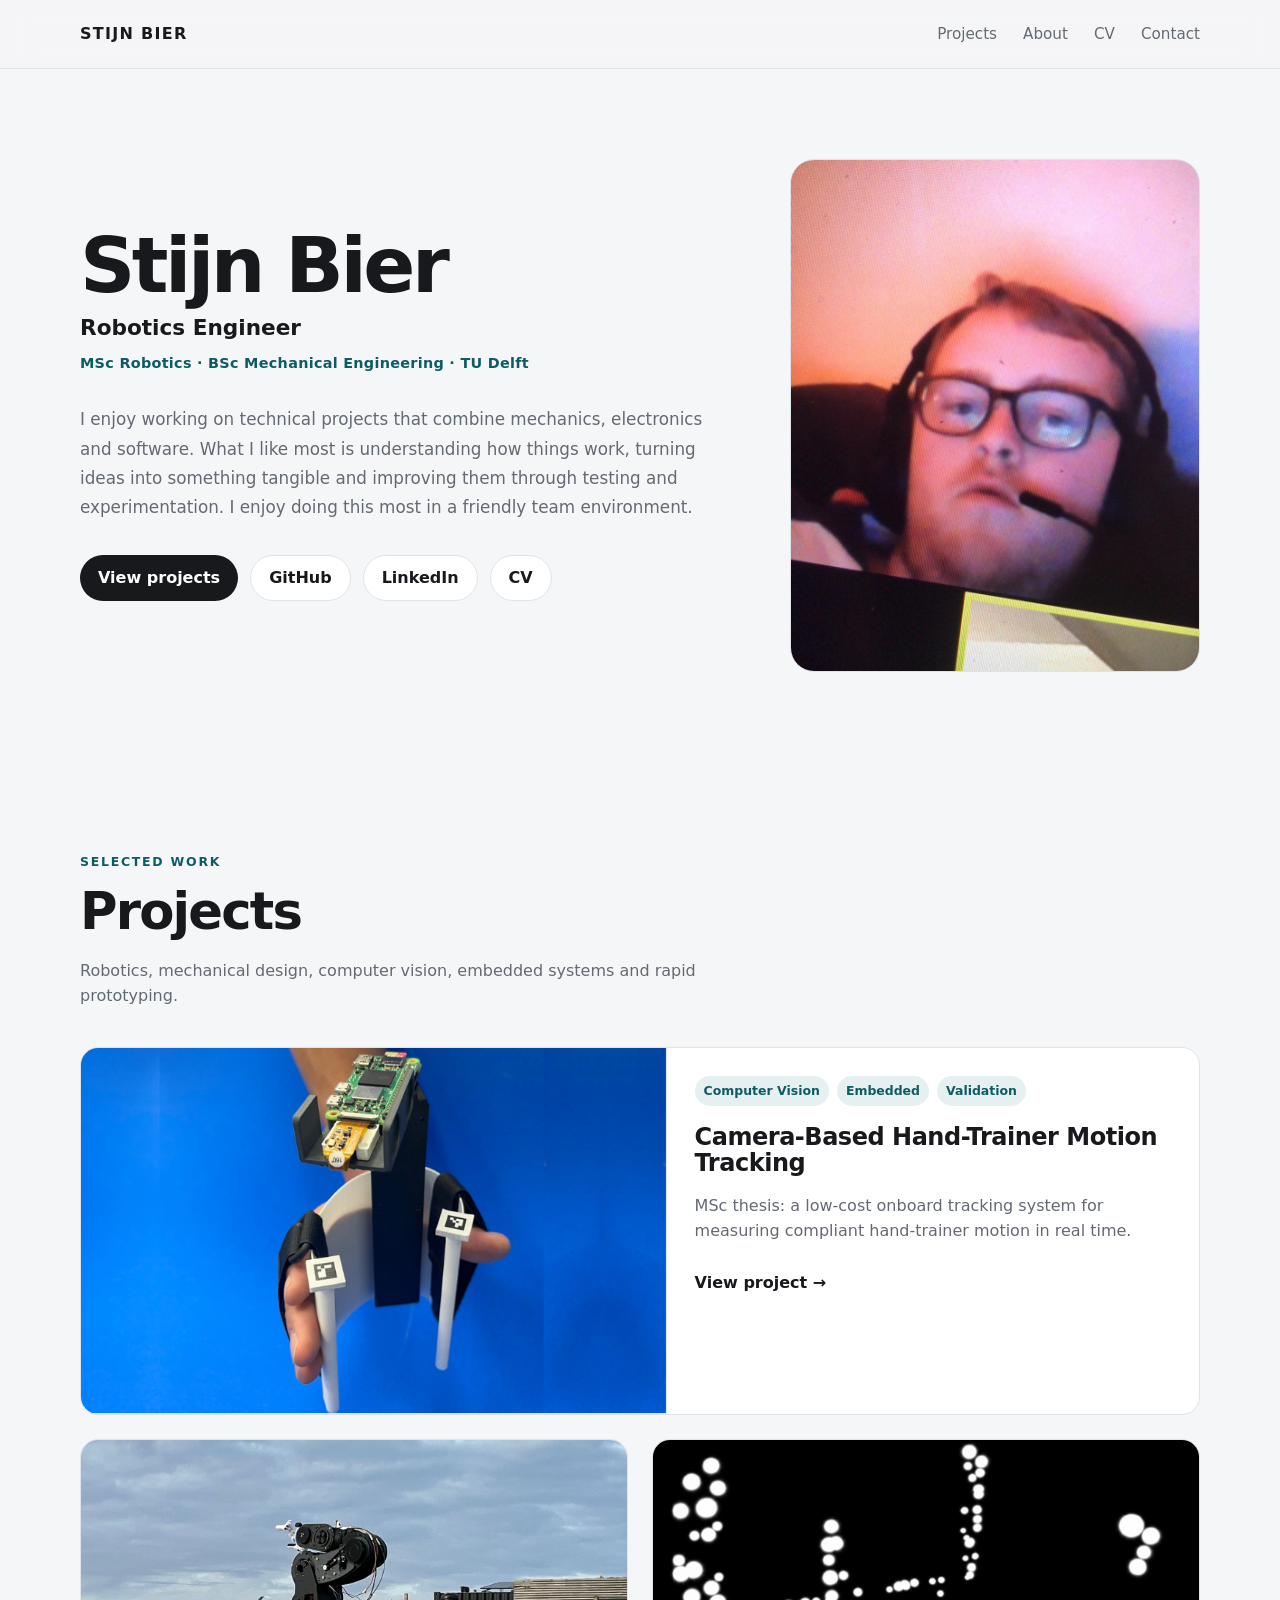
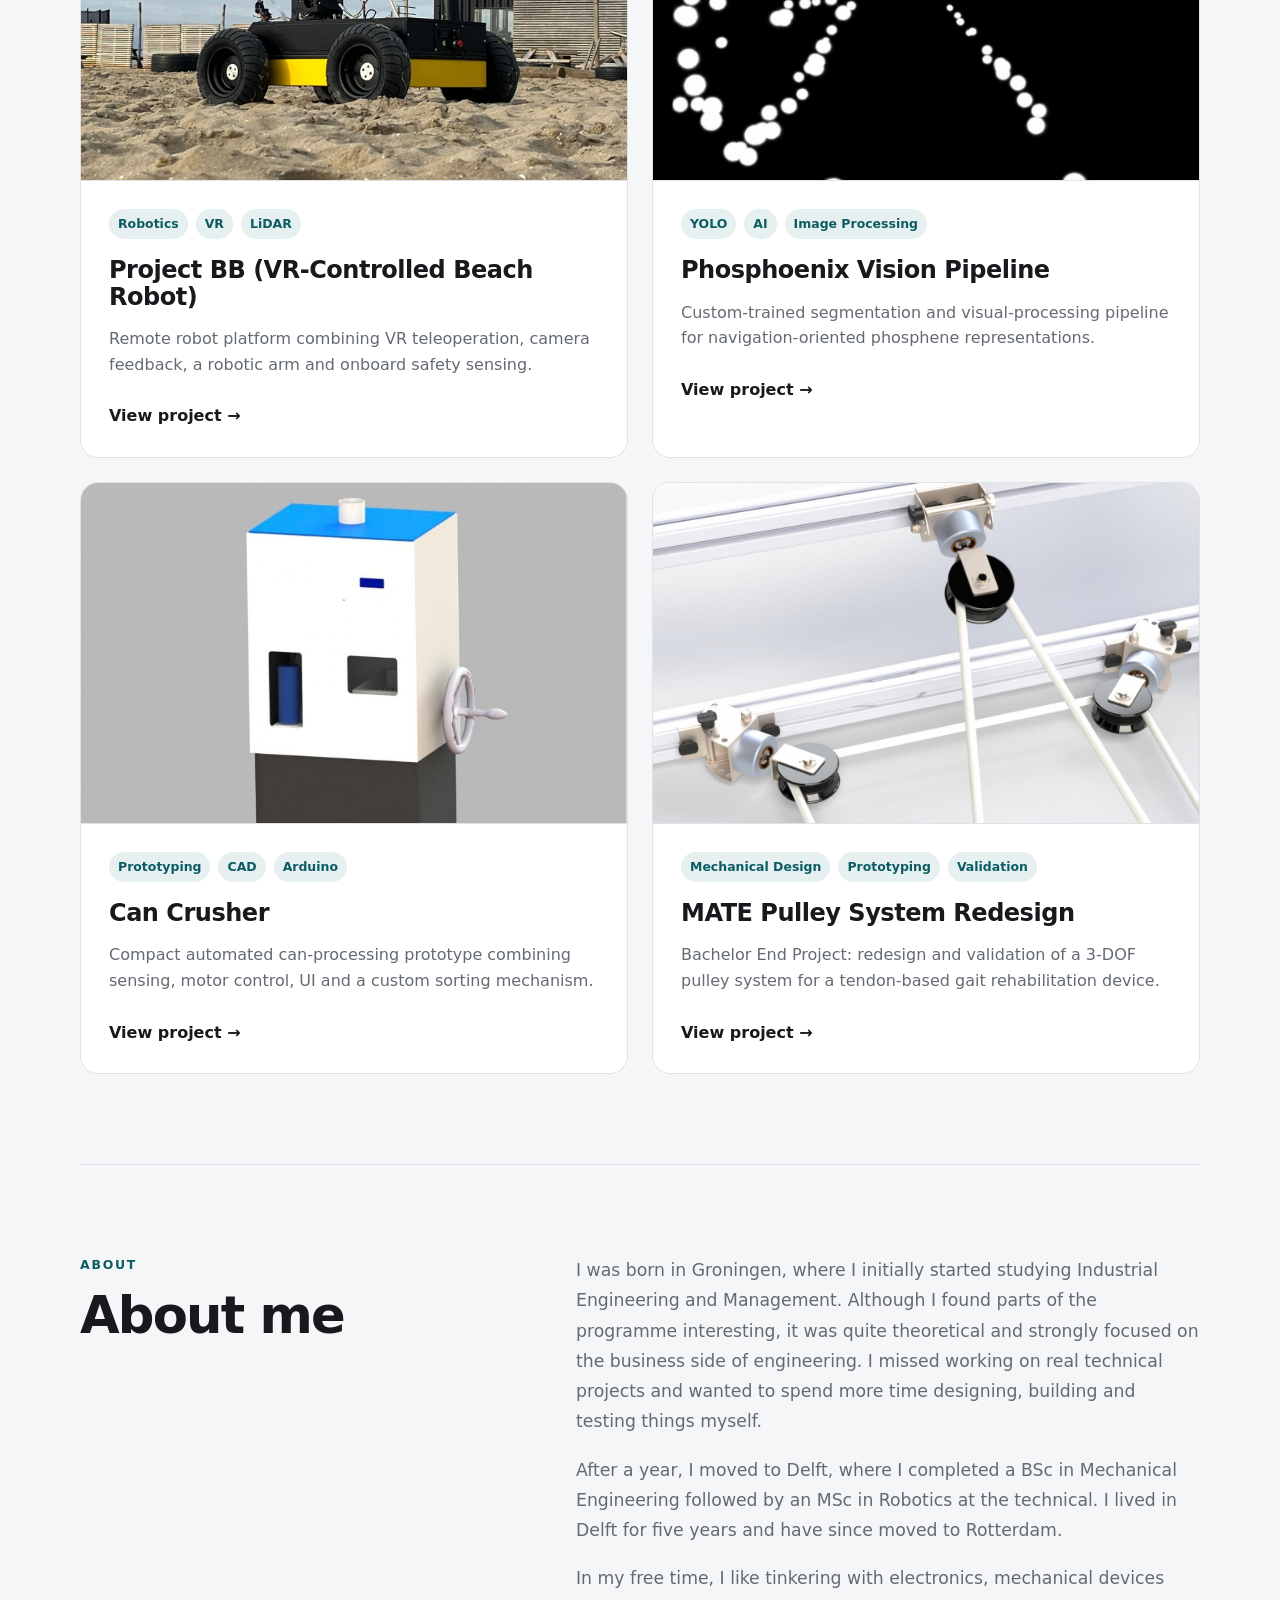
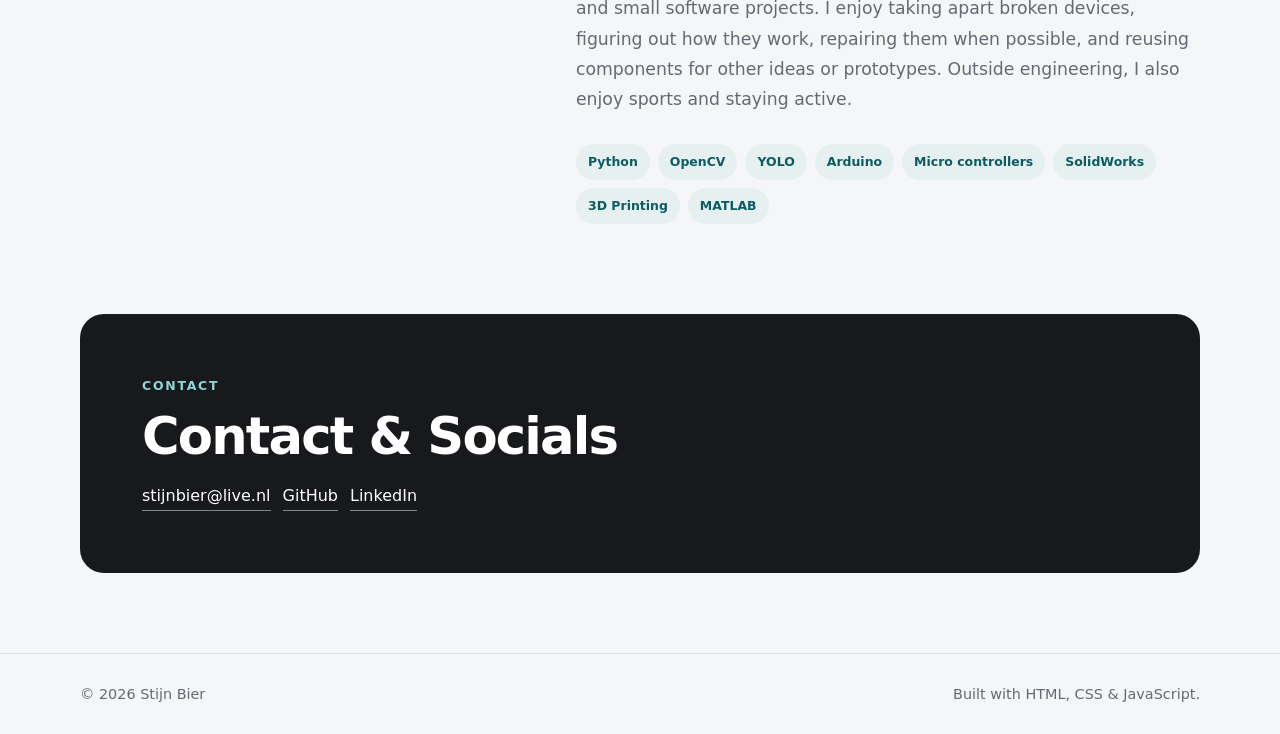
==== commit bb0e634b: "bep added" ====
--- a/index.html
+++ b/index.html
@@ -115,6 +115,11 @@
       object-position: center;
     }
 
+    .bep-img {
+      object-fit: cover;
+      object-position: center;
+    }
+
 
     /* ---------- ABOUT ---------- */
 
@@ -284,7 +289,7 @@
         </h2>
 
         <p>
-          Robotics, computer vision, embedded systems and rapid prototyping.
+          Robotics, mechanical design, computer vision, embedded systems and rapid prototyping.
         </p>
 
       </div>
@@ -441,6 +446,45 @@
             <p>
               Compact automated can-processing prototype combining sensing,
               motor control, UI and a custom sorting mechanism.
+            </p>
+
+            <span class="project-link">
+              View project →
+            </span>
+
+          </div>
+
+        </a>
+
+
+        <!-- BACHELOR END PROJECT -->
+
+        <a class="project-card"
+           href="projects/bep.html">
+
+          <div class="project-image">
+
+            <img class="bep-img"
+                 src="assets/images/bep-hero.png"
+                 alt="MATE pulley system redesign">
+
+          </div>
+
+          <div class="project-content">
+
+            <div class="tags">
+              <span>Mechanical Design</span>
+              <span>Prototyping</span>
+              <span>Validation</span>
+            </div>
+
+            <h3>
+              MATE Pulley System Redesign
+            </h3>
+
+            <p>
+              Bachelor End Project: redesign and validation of a 3-DOF pulley system
+              for a tendon-based gait rehabilitation device.
             </p>
 
             <span class="project-link">
